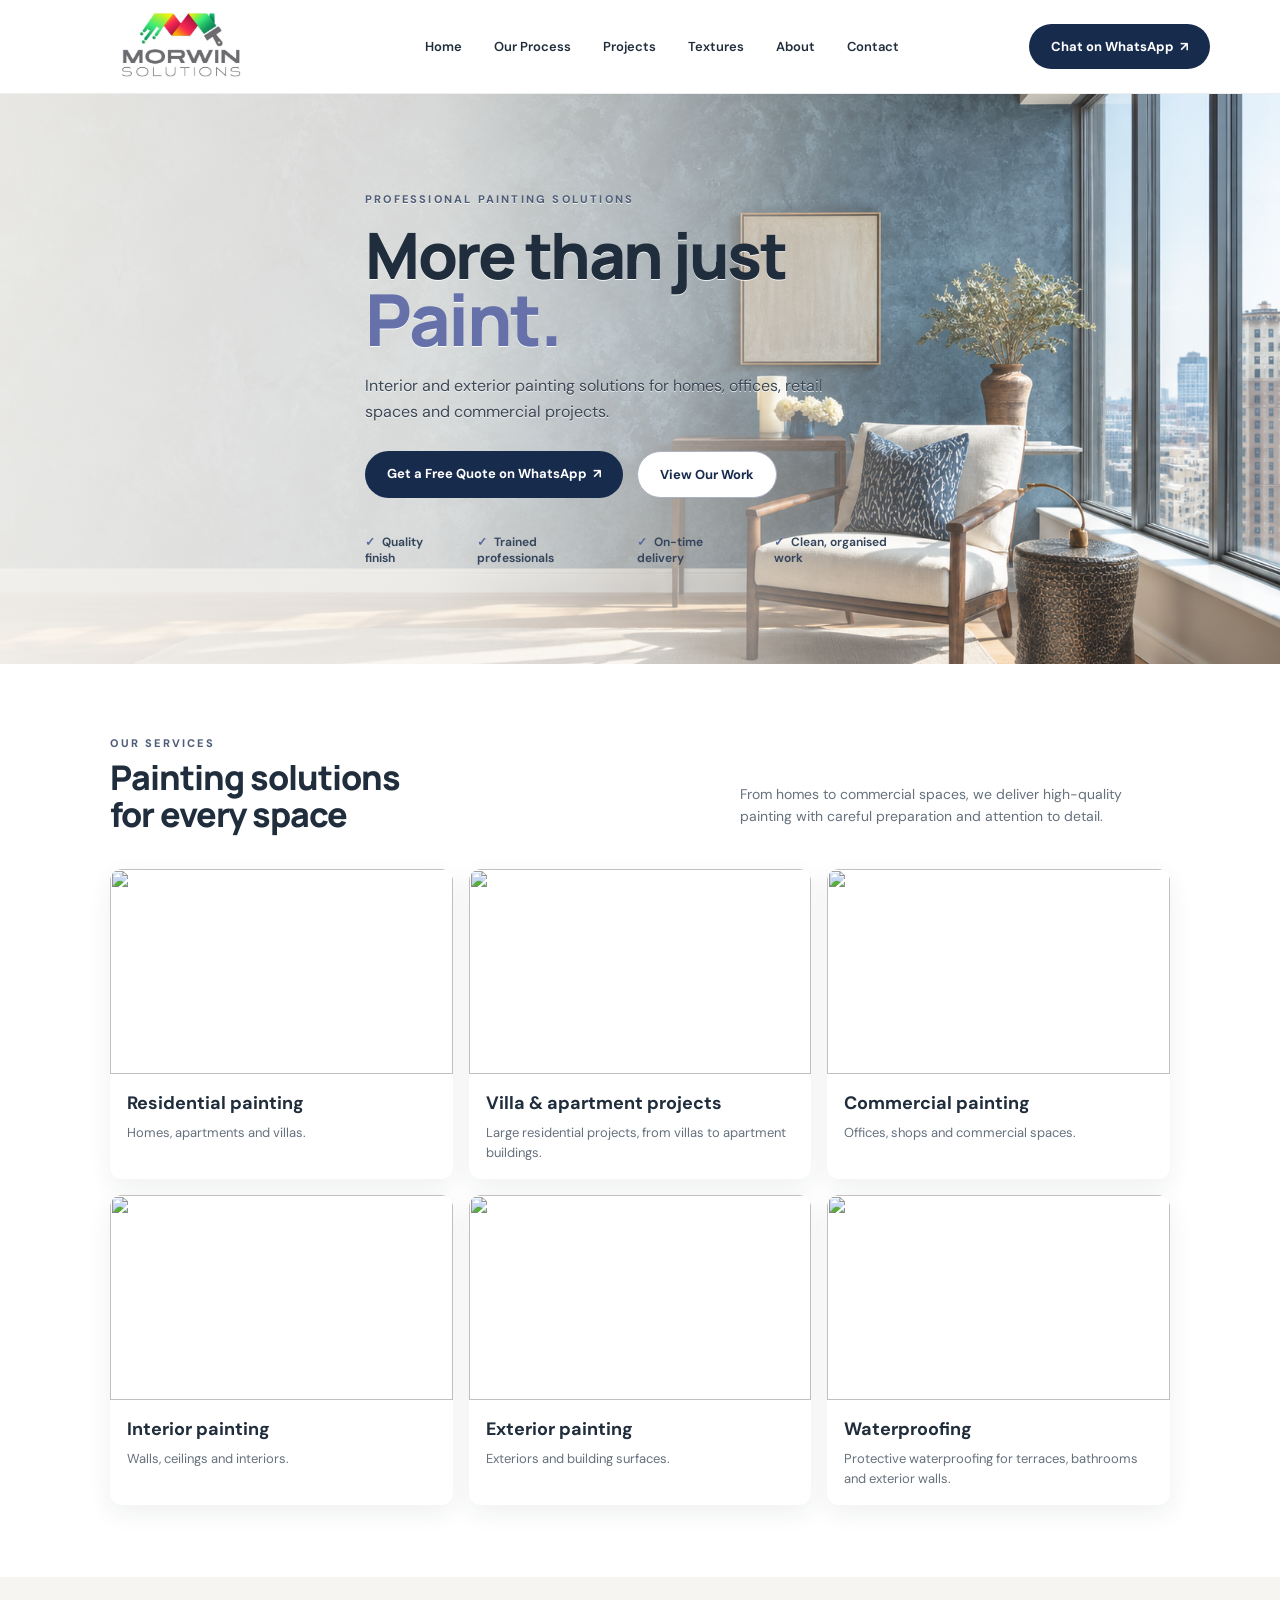
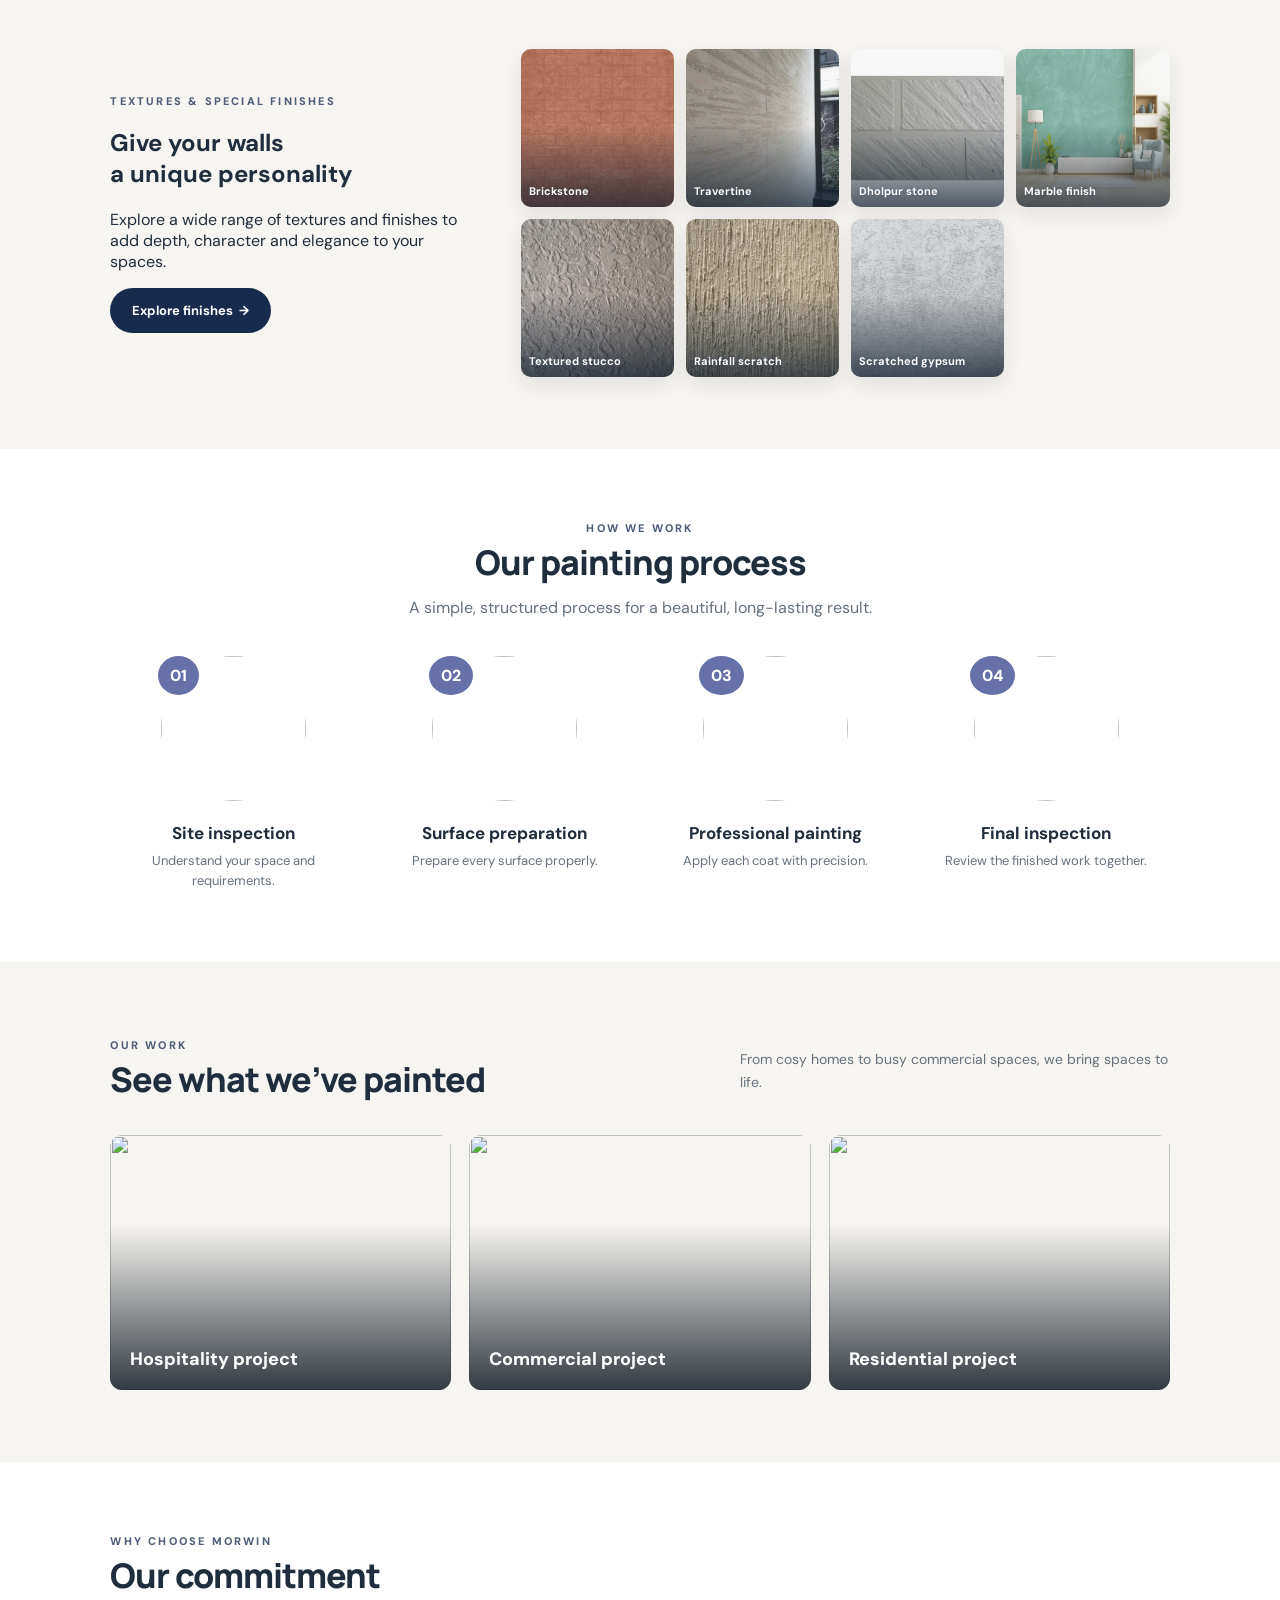
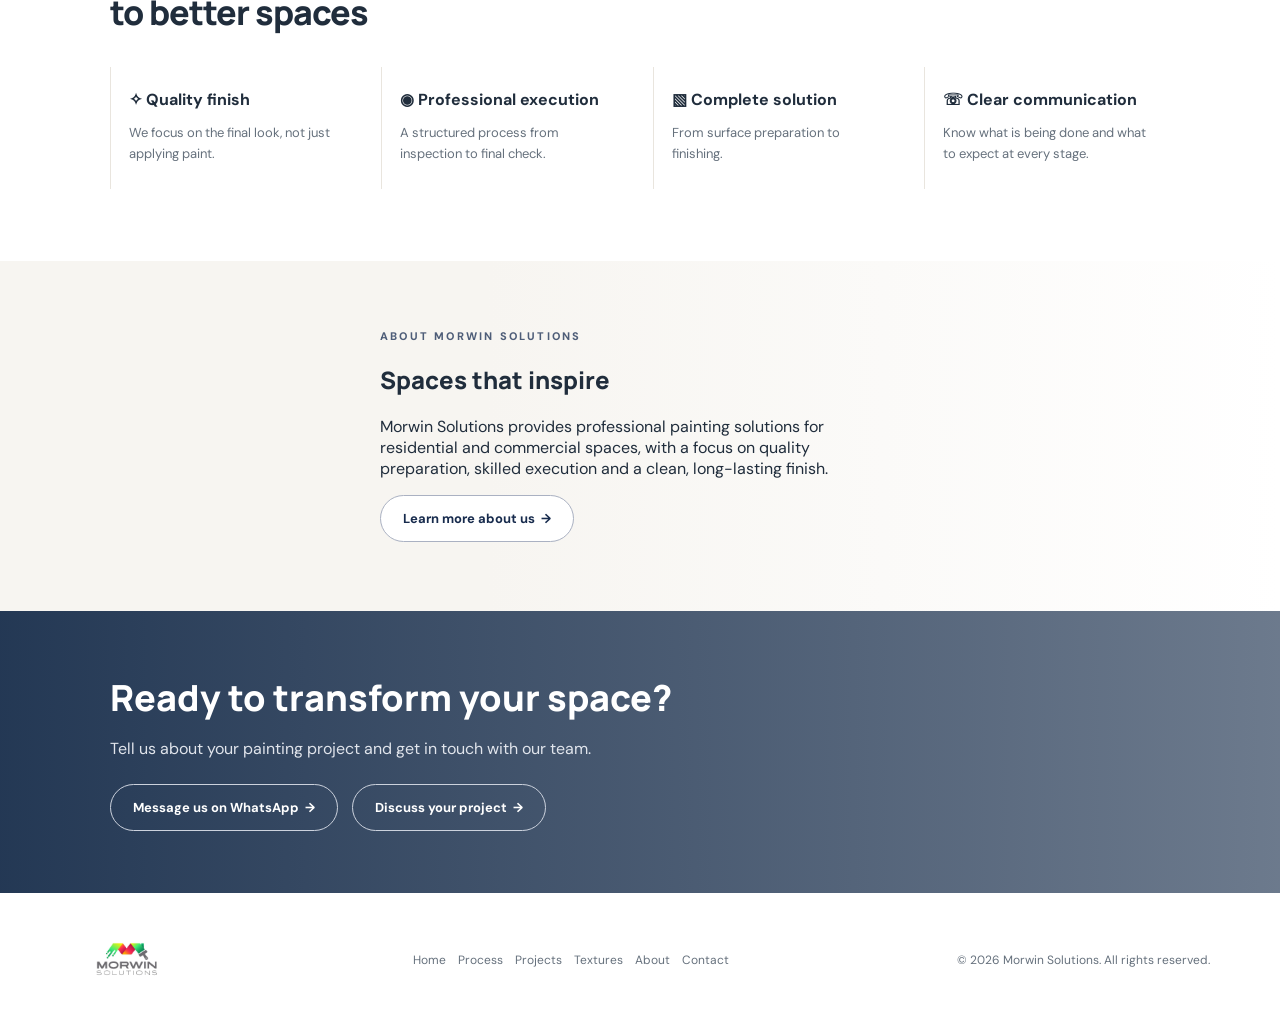
==== index.html @ 679358de "Add existing Morwin website source and gallery assets" ====
<!doctype html><html lang="en"><head><meta charset="utf-8"><meta name="viewport" content="width=device-width,initial-scale=1"><title>Morwin Solutions | Painting that transforms spaces</title><link rel="preconnect" href="https://fonts.googleapis.com"><link rel="preconnect" href="https://fonts.gstatic.com" crossorigin><link href="https://fonts.googleapis.com/css2?family=DM+Sans:wght@400;500;600;700&family=Manrope:wght@500;600;700;800&display=swap" rel="stylesheet"><style>
:root{--navy:#172b4d;--ink:#202d3c;--blue:#6670a9;--cream:#f7f5f1;--line:#e9e5de;--muted:#66717d}*{box-sizing:border-box}body{margin:0;color:var(--ink);font-family:'DM Sans',Arial,sans-serif;background:#fff}a{color:inherit;text-decoration:none}.wrap{max-width:1200px;margin:auto;padding:0 5.5%}header{height:94px;display:flex;align-items:center;justify-content:space-between;padding:0 5.5%;background:#fff;position:sticky;top:0;z-index:2;border-bottom:1px solid #eee}.logo{width:225px;height:88px;object-fit:cover;object-position:center}.nav{display:flex;gap:32px;font-size:13px;font-weight:600}.nav a:hover{color:var(--blue)}.btn{display:inline-block;background:var(--navy);color:white;border-radius:30px;padding:14px 22px;font-size:13px;font-weight:700}.btn.light{background:white;color:var(--navy);border:1px solid #aab1c2}.hero{min-height:570px;display:flex;align-items:center;background:linear-gradient(90deg,rgba(250,248,244,.92) 0%,rgba(250,248,244,.84) 34%,rgba(250,248,244,.62) 52%,rgba(250,248,244,.24) 72%,rgba(250,248,244,.04) 100%),url('[data-uri]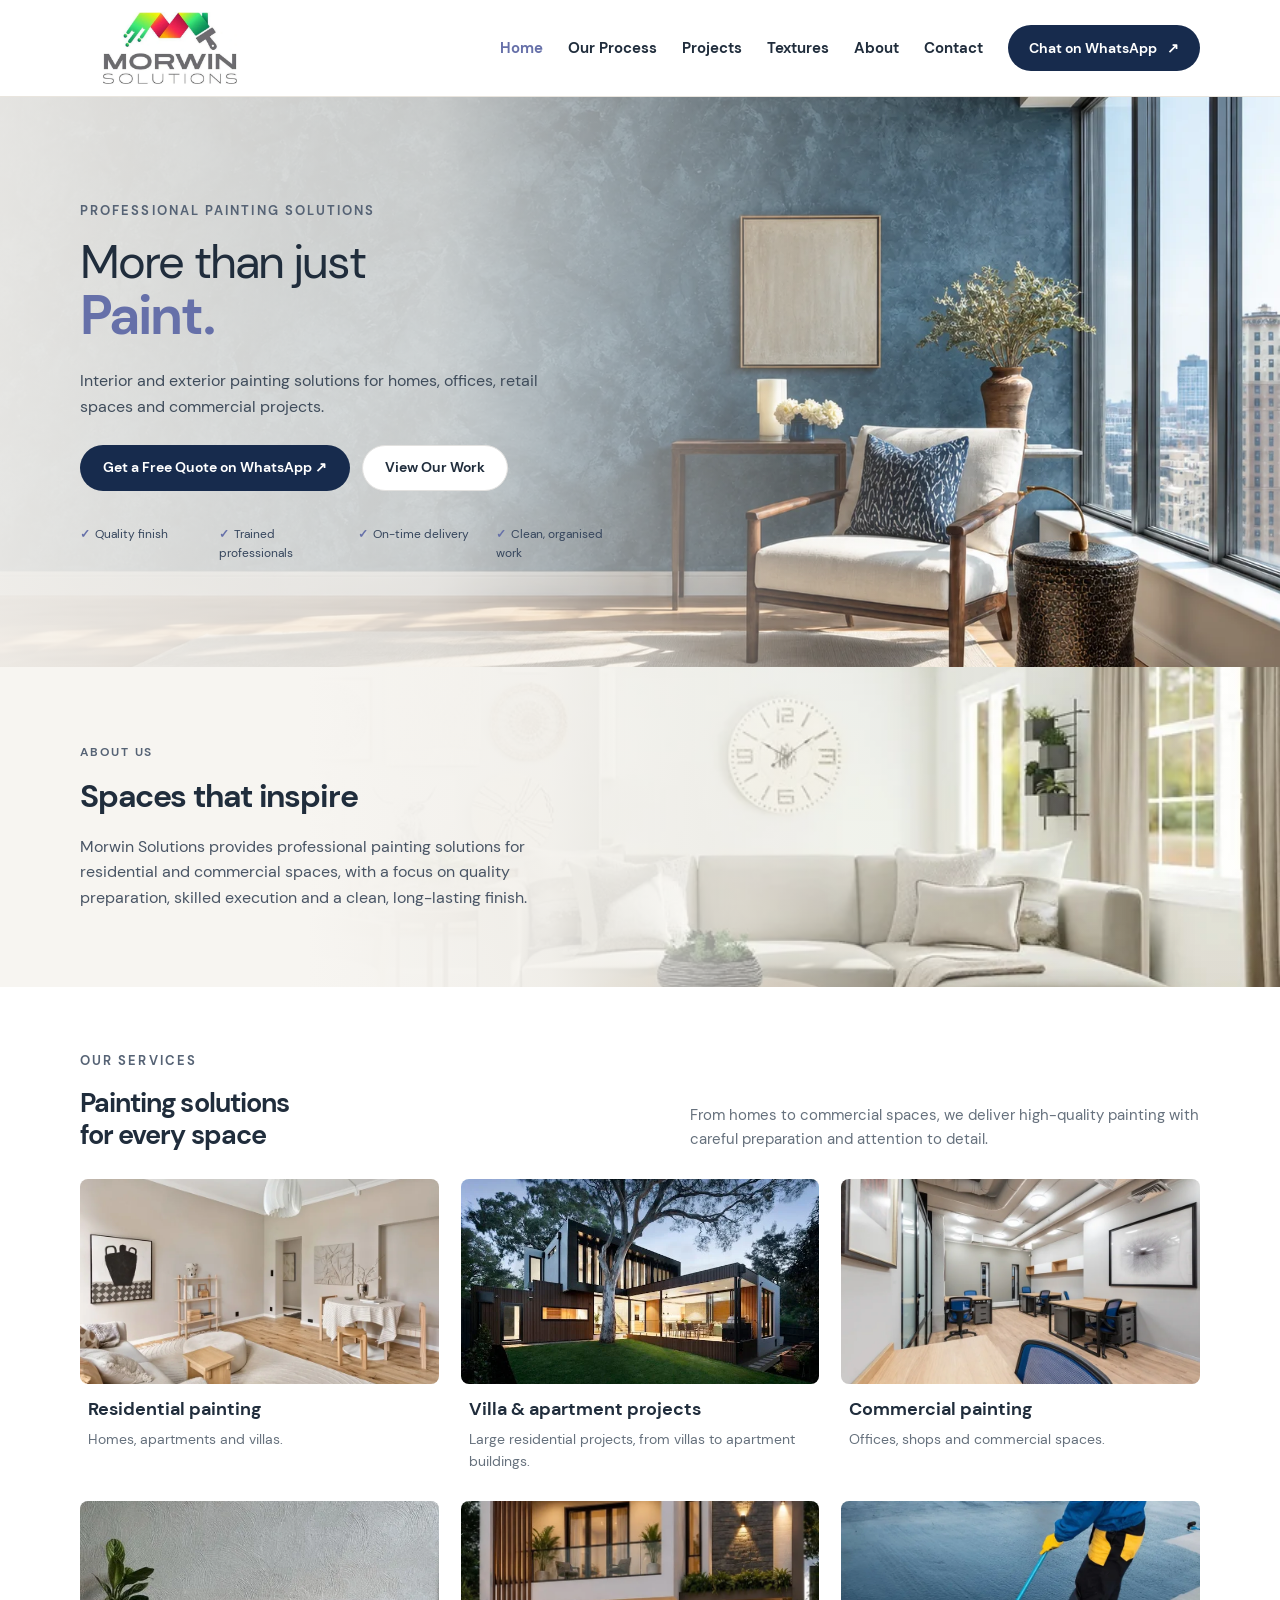
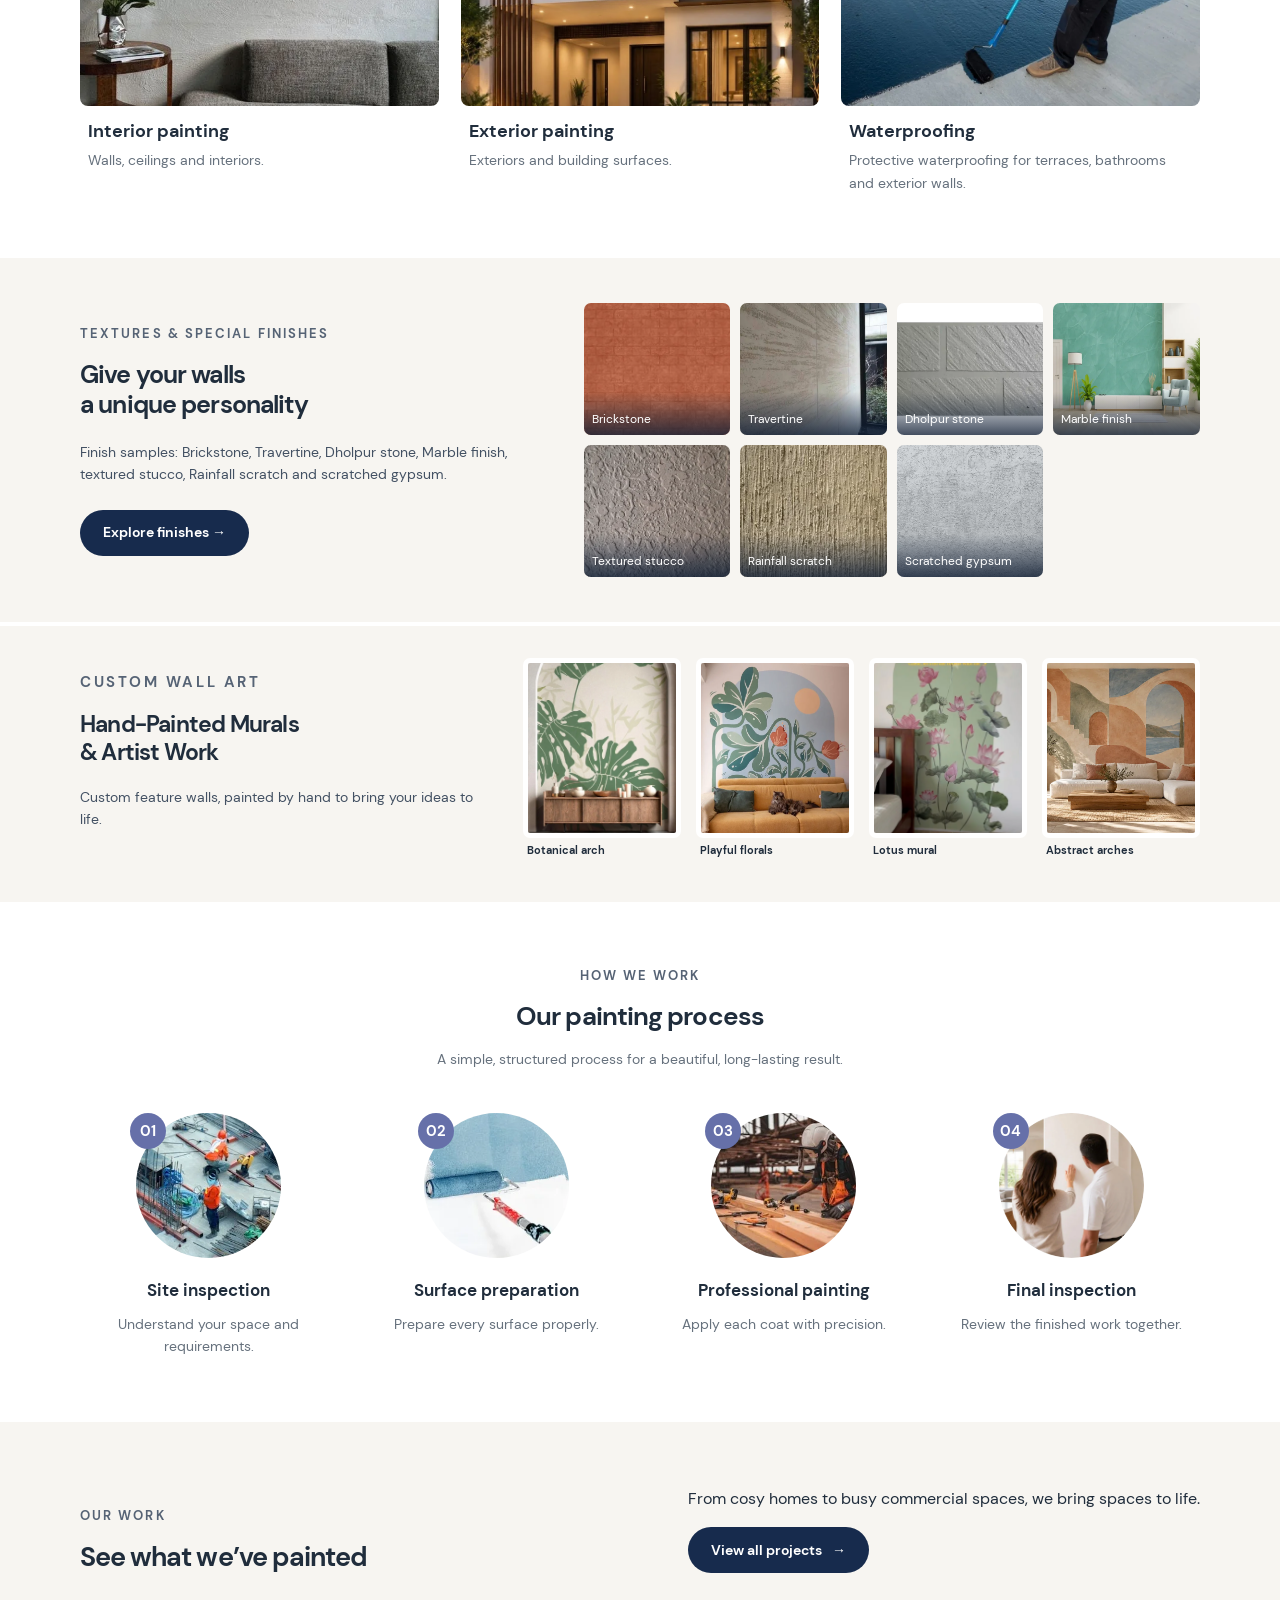
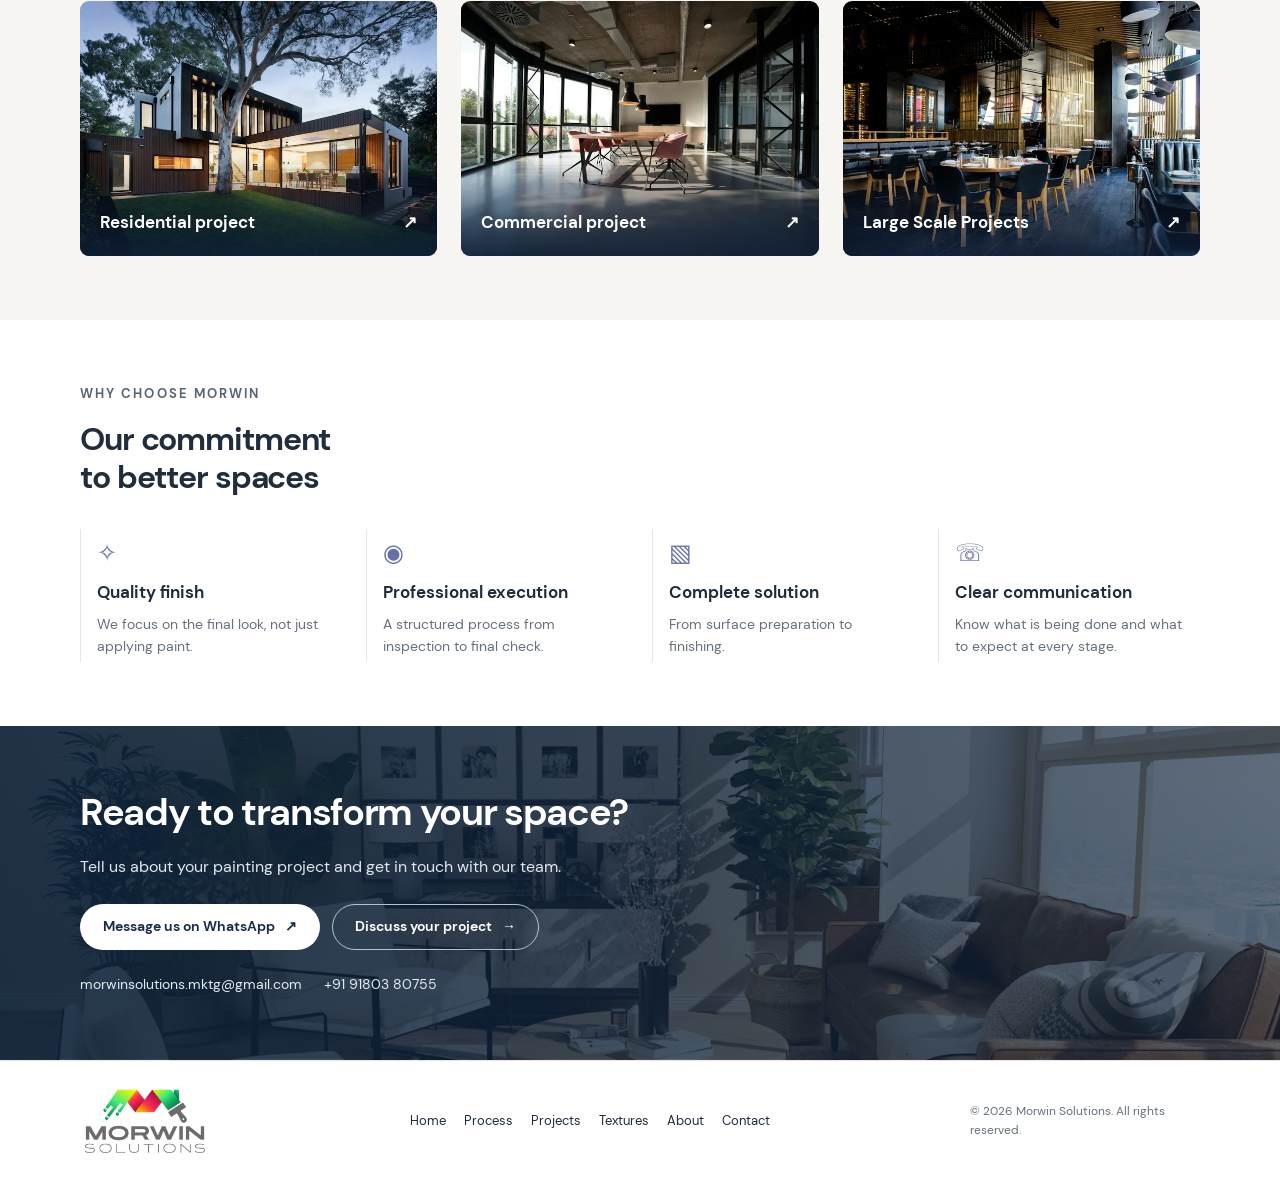
